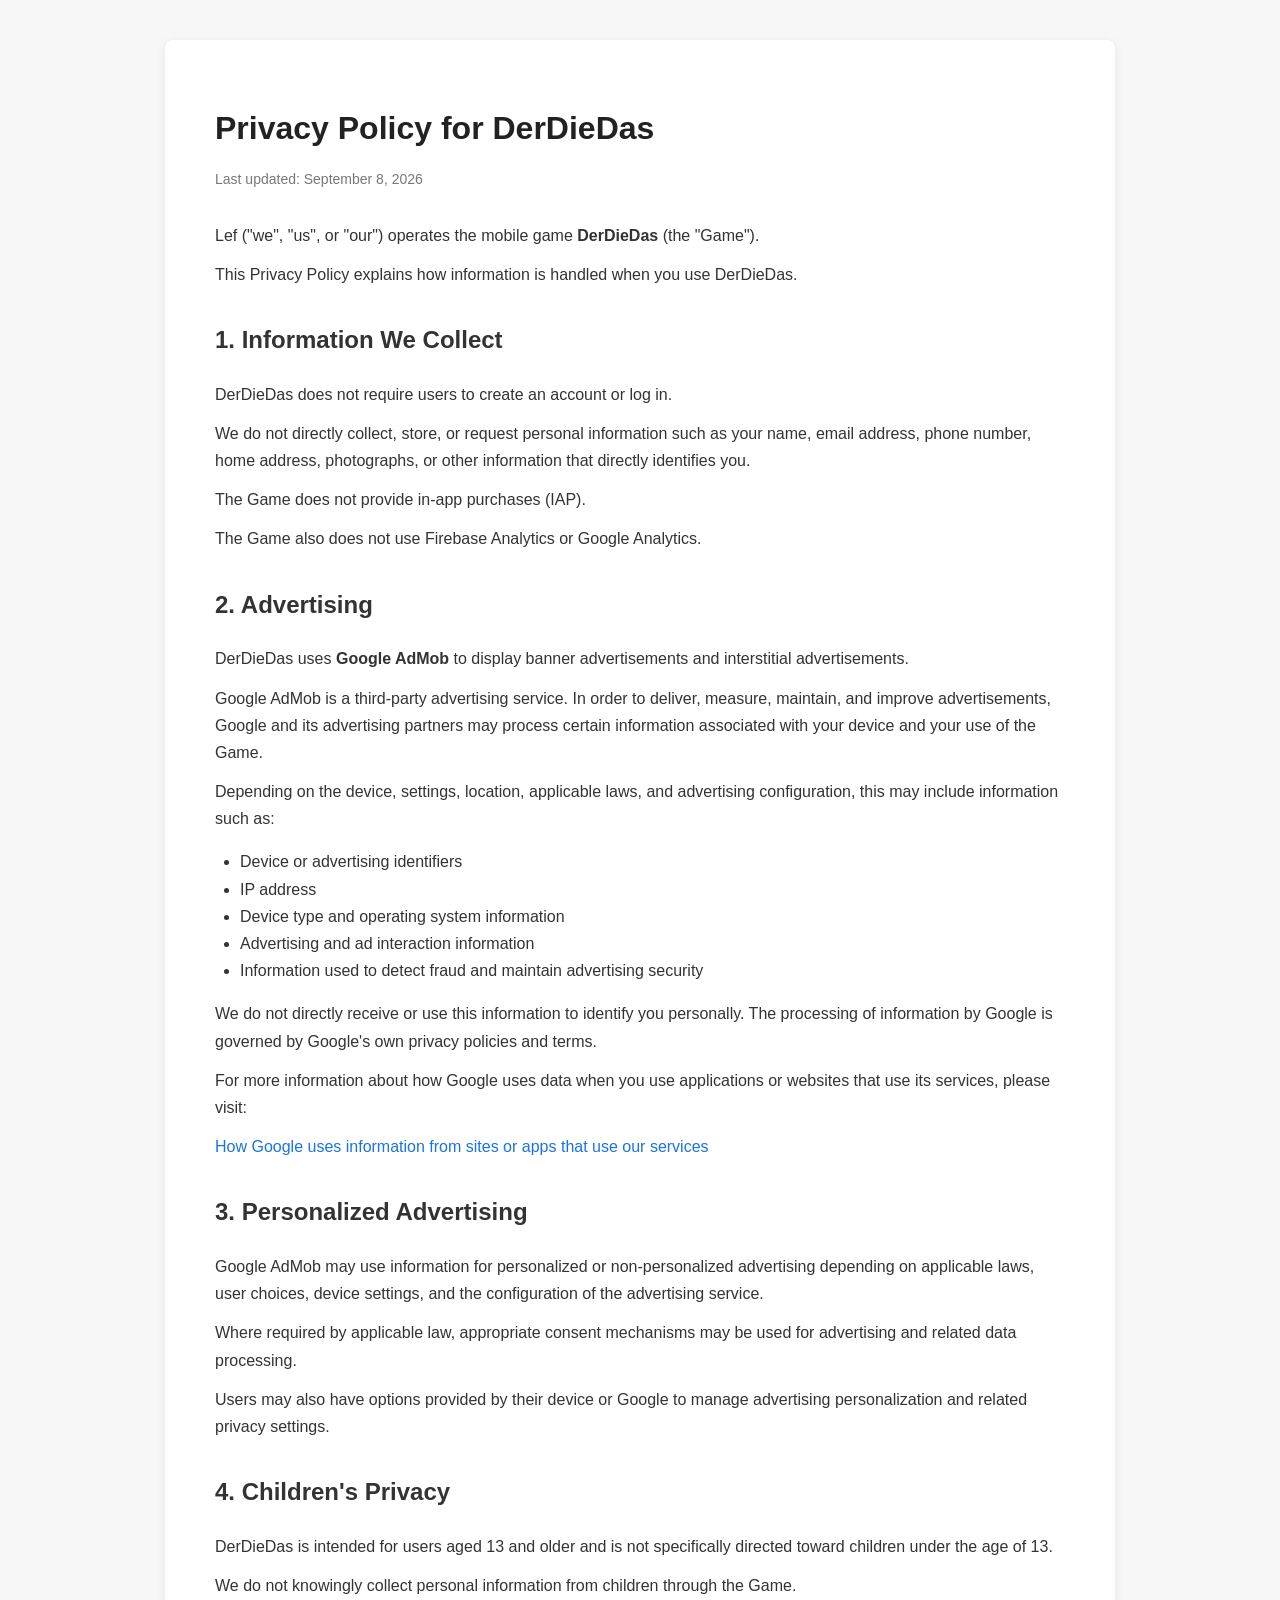
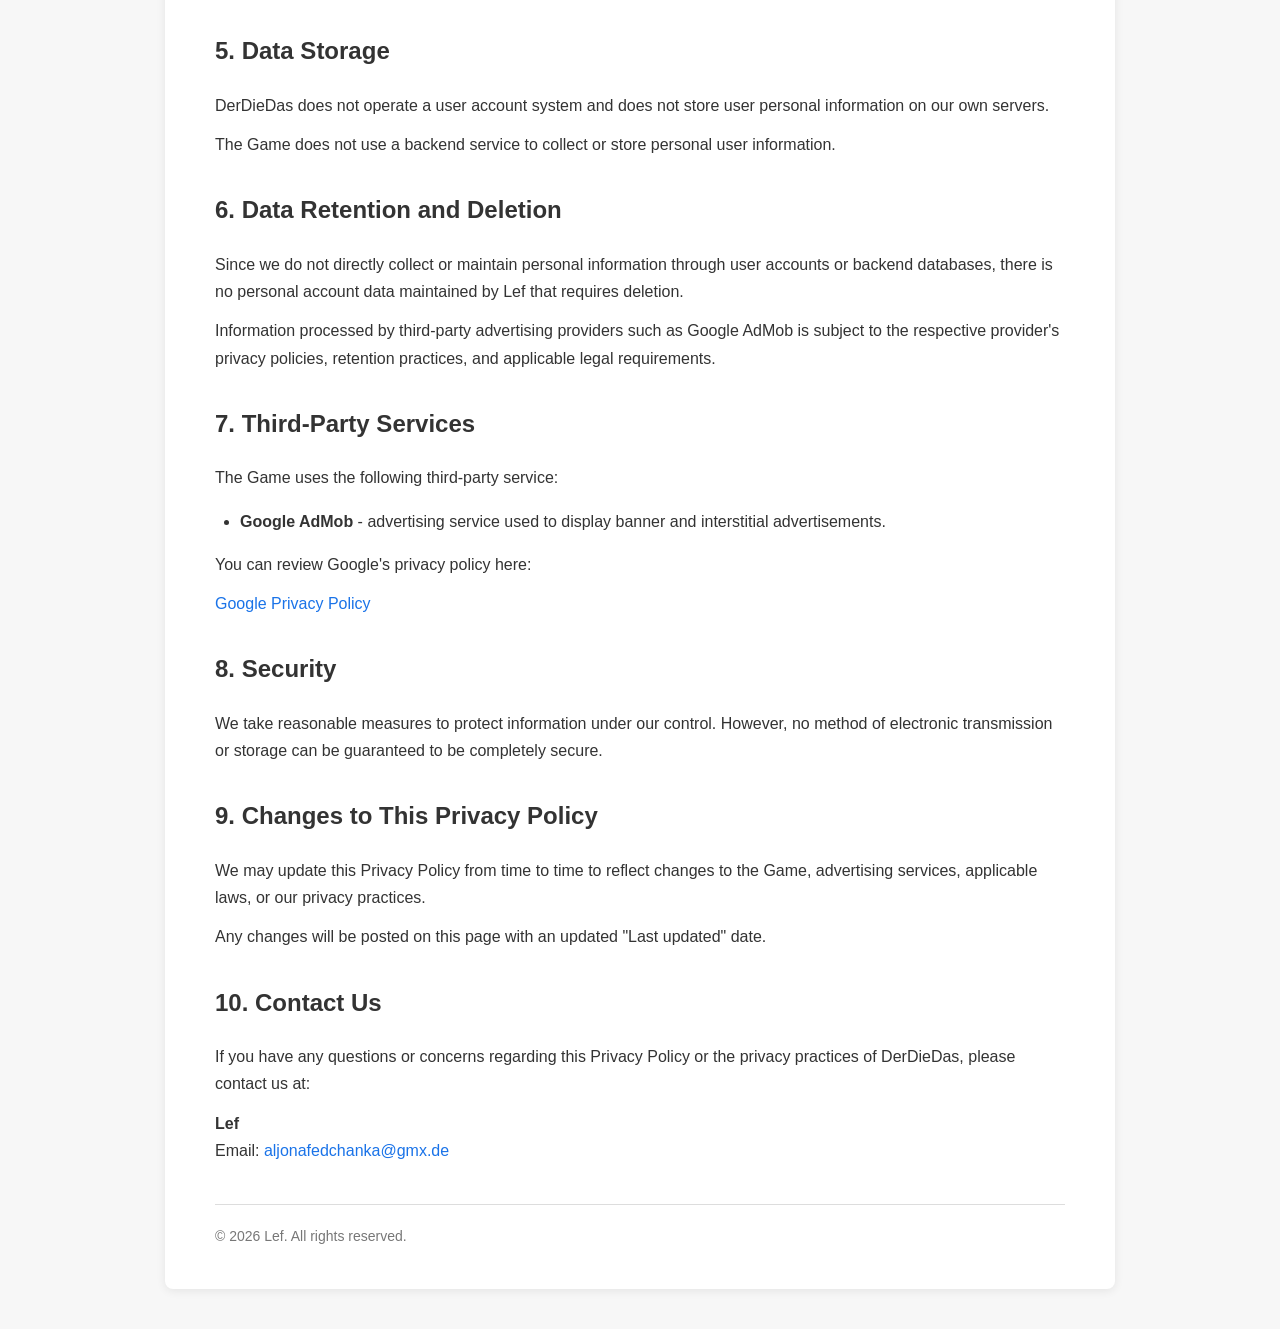
==== privacy-policy.html @ 5bd8b170 "Add files via upload" ====
<!DOCTYPE html>
<html lang="en">
<head>
    <meta charset="UTF-8">
    <meta name="viewport" content="width=device-width, initial-scale=1.0">

    <title>Privacy Policy - DerDieDas</title>

    <style>
        body {
            font-family: Arial, Helvetica, sans-serif;
            line-height: 1.7;
            color: #333;
            background-color: #f7f7f7;
            margin: 0;
            padding: 0;
        }

        .container {
            max-width: 850px;
            margin: 40px auto;
            background: #ffffff;
            padding: 40px 50px;
            box-shadow: 0 2px 10px rgba(0, 0, 0, 0.08);
            border-radius: 8px;
        }

        h1 {
            color: #222;
            margin-bottom: 10px;
        }

        h2 {
            color: #333;
            margin-top: 32px;
        }

        p {
            margin: 12px 0;
        }

        ul {
            padding-left: 25px;
        }

        .updated {
            color: #777;
            font-size: 14px;
            margin-bottom: 30px;
        }

        a {
            color: #1a73e8;
            text-decoration: none;
        }

        a:hover {
            text-decoration: underline;
        }

        .footer {
            margin-top: 40px;
            padding-top: 20px;
            border-top: 1px solid #ddd;
            color: #777;
            font-size: 14px;
        }

        @media (max-width: 600px) {
            .container {
                margin: 15px;
                padding: 25px 20px;
            }
        }
    </style>
</head>

<body>

<div class="container">

    <h1>Privacy Policy for DerDieDas</h1>

    <p class="updated">
        Last updated: September 8, 2026
    </p>

    <p>
        Lef ("we", "us", or "our") operates the mobile game
        <strong>DerDieDas</strong> (the "Game").
    </p>

    <p>
        This Privacy Policy explains how information is handled when you
        use DerDieDas.
    </p>

    <h2>1. Information We Collect</h2>

    <p>
        DerDieDas does not require users to create an account or log in.
    </p>

    <p>
        We do not directly collect, store, or request personal information
        such as your name, email address, phone number, home address,
        photographs, or other information that directly identifies you.
    </p>

    <p>
        The Game does not provide in-app purchases (IAP).
    </p>

    <p>
        The Game also does not use Firebase Analytics or Google Analytics.
    </p>

    <h2>2. Advertising</h2>

    <p>
        DerDieDas uses <strong>Google AdMob</strong> to display banner
        advertisements and interstitial advertisements.
    </p>

    <p>
        Google AdMob is a third-party advertising service. In order to
        deliver, measure, maintain, and improve advertisements, Google and
        its advertising partners may process certain information associated
        with your device and your use of the Game.
    </p>

    <p>
        Depending on the device, settings, location, applicable laws, and
        advertising configuration, this may include information such as:
    </p>

    <ul>
        <li>Device or advertising identifiers</li>
        <li>IP address</li>
        <li>Device type and operating system information</li>
        <li>Advertising and ad interaction information</li>
        <li>Information used to detect fraud and maintain advertising security</li>
    </ul>

    <p>
        We do not directly receive or use this information to identify you
        personally. The processing of information by Google is governed by
        Google's own privacy policies and terms.
    </p>

    <p>
        For more information about how Google uses data when you use
        applications or websites that use its services, please visit:
    </p>

    <p>
        <a href="https://policies.google.com/technologies/partner-sites"
           target="_blank"
           rel="noopener noreferrer">
            How Google uses information from sites or apps that use our services
        </a>
    </p>

    <h2>3. Personalized Advertising</h2>

    <p>
        Google AdMob may use information for personalized or non-personalized
        advertising depending on applicable laws, user choices, device
        settings, and the configuration of the advertising service.
    </p>

    <p>
        Where required by applicable law, appropriate consent mechanisms
        may be used for advertising and related data processing.
    </p>

    <p>
        Users may also have options provided by their device or Google to
        manage advertising personalization and related privacy settings.
    </p>

    <h2>4. Children's Privacy</h2>

    <p>
        DerDieDas is intended for users aged 13 and older and is not
        specifically directed toward children under the age of 13.
    </p>

    <p>
        We do not knowingly collect personal information from children
        through the Game.
    </p>

    <h2>5. Data Storage</h2>

    <p>
        DerDieDas does not operate a user account system and does not store
        user personal information on our own servers.
    </p>

    <p>
        The Game does not use a backend service to collect or store personal
        user information.
    </p>

    <h2>6. Data Retention and Deletion</h2>

    <p>
        Since we do not directly collect or maintain personal information
        through user accounts or backend databases, there is no personal
        account data maintained by Lef that requires deletion.
    </p>

    <p>
        Information processed by third-party advertising providers such as
        Google AdMob is subject to the respective provider's privacy
        policies, retention practices, and applicable legal requirements.
    </p>

    <h2>7. Third-Party Services</h2>

    <p>
        The Game uses the following third-party service:
    </p>

    <ul>
        <li>
            <strong>Google AdMob</strong> - advertising service used to
            display banner and interstitial advertisements.
        </li>
    </ul>

    <p>
        You can review Google's privacy policy here:
    </p>

    <p>
        <a href="https://policies.google.com/privacy"
           target="_blank"
           rel="noopener noreferrer">
            Google Privacy Policy
        </a>
    </p>

    <h2>8. Security</h2>

    <p>
        We take reasonable measures to protect information under our
        control. However, no method of electronic transmission or storage
        can be guaranteed to be completely secure.
    </p>

    <h2>9. Changes to This Privacy Policy</h2>

    <p>
        We may update this Privacy Policy from time to time to reflect
        changes to the Game, advertising services, applicable laws, or our
        privacy practices.
    </p>

    <p>
        Any changes will be posted on this page with an updated
        "Last updated" date.
    </p>

    <h2>10. Contact Us</h2>

    <p>
        If you have any questions or concerns regarding this Privacy Policy
        or the privacy practices of DerDieDas, please contact us at:
    </p>

    <p>
        <strong>Lef</strong><br>
        Email:
        <a href="mailto:aljonafedchanka@gmx.de">
            aljonafedchanka@gmx.de
        </a>
    </p>

    <div class="footer">
        &copy; 2026 Lef. All rights reserved.
    </div>

</div>

</body>
</html>
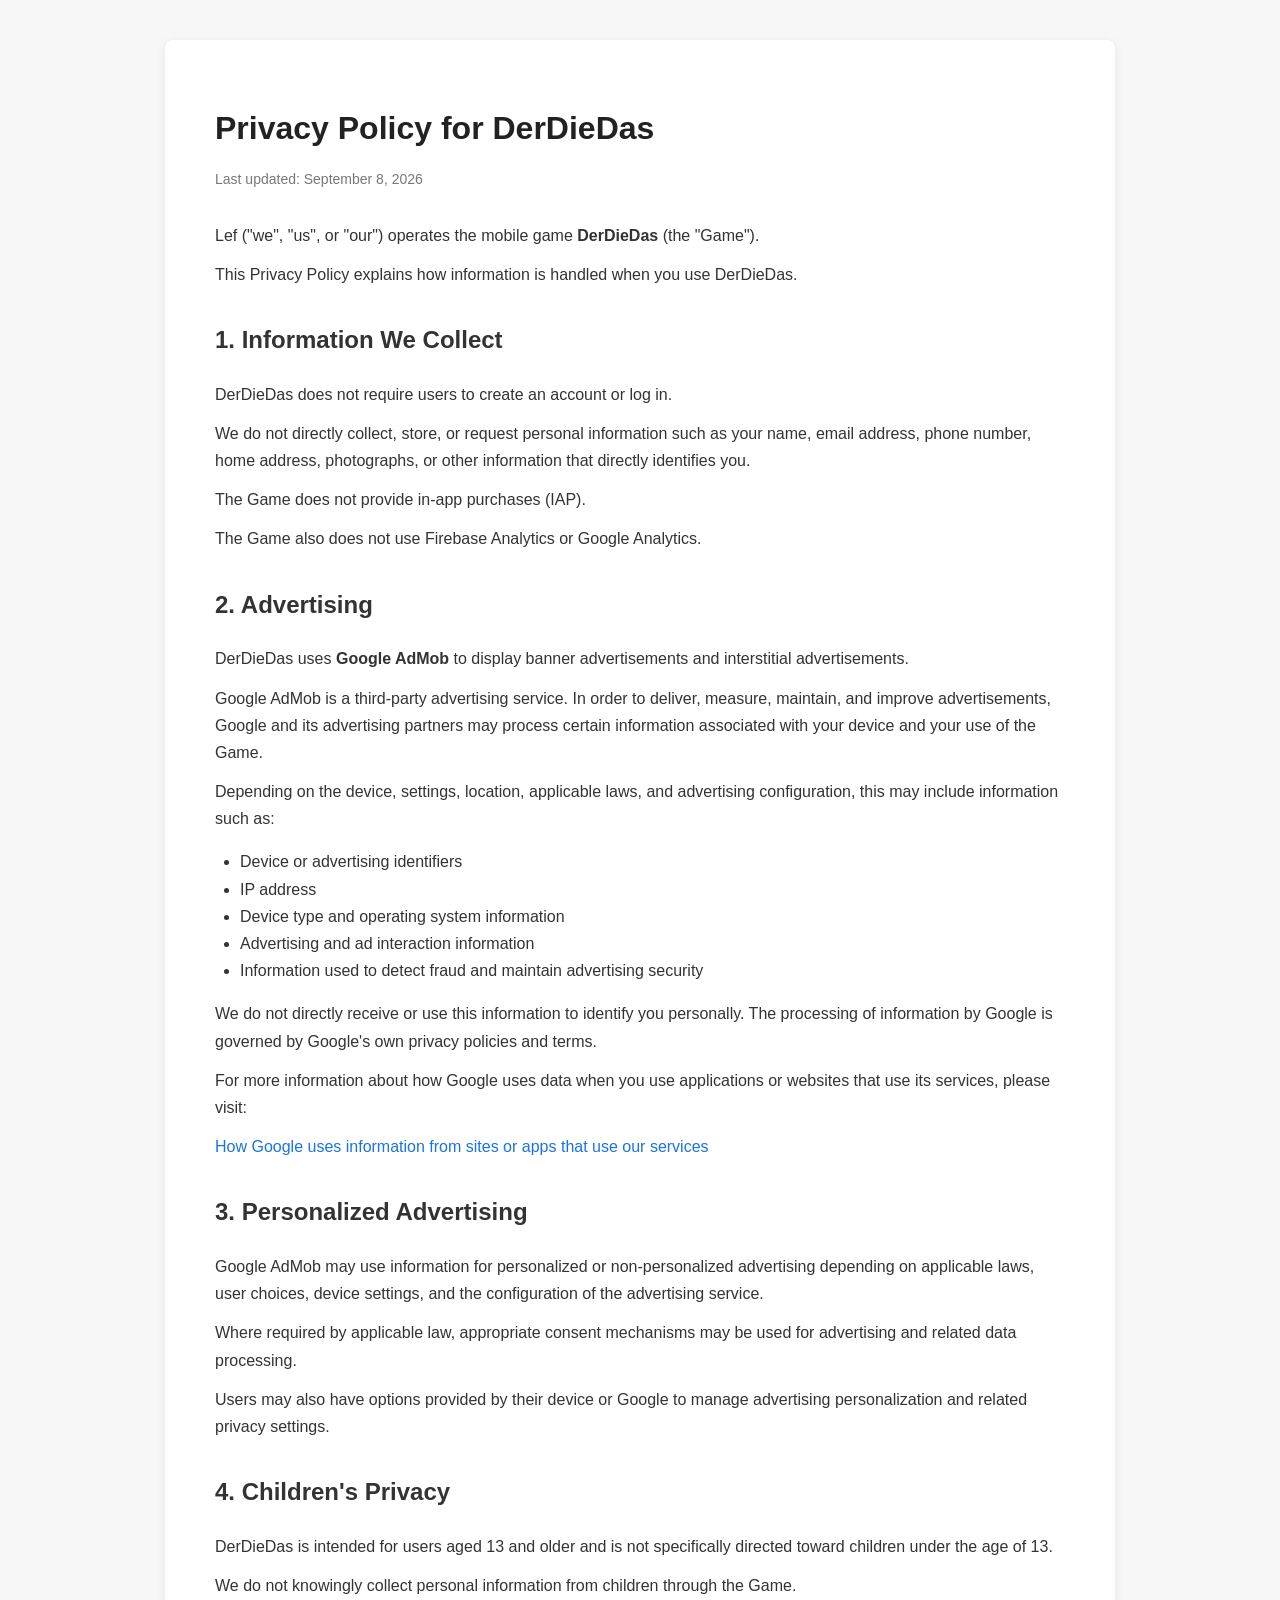
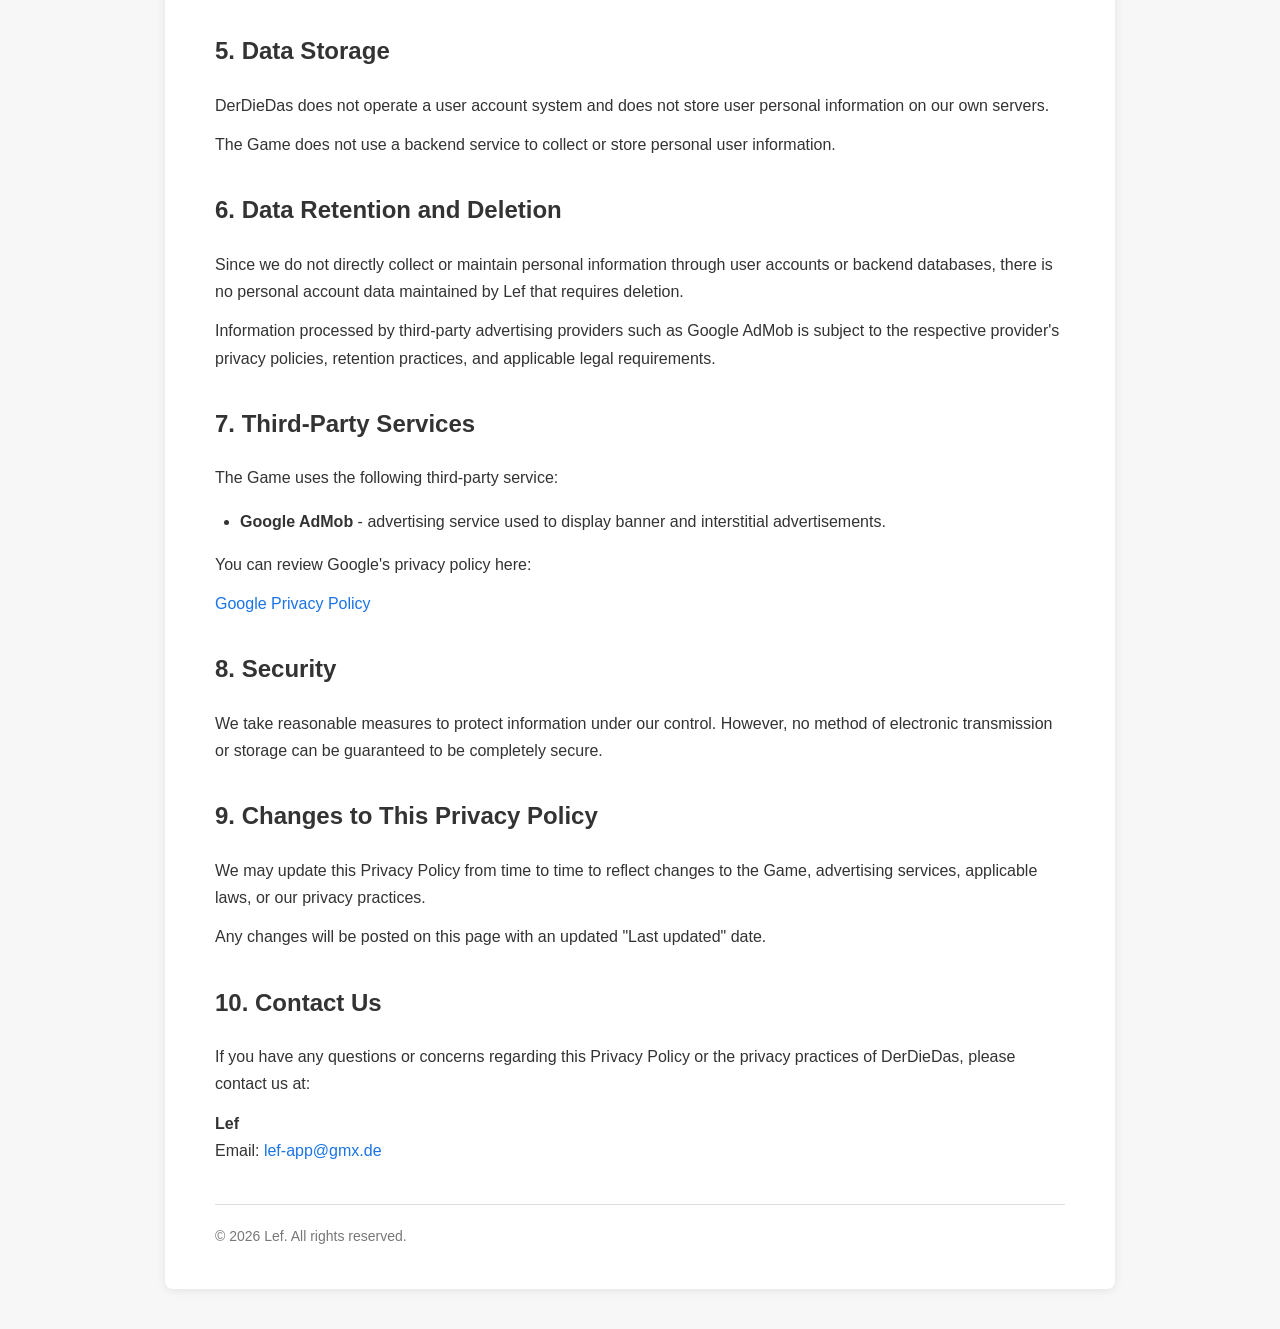
==== commit 3e1eb0a6: "Update privacy-policy.html" ====
--- a/privacy-policy.html
+++ b/privacy-policy.html
@@ -273,8 +273,8 @@
     <p>
         <strong>Lef</strong><br>
         Email:
-        <a href="mailto:aljonafedchanka@gmx.de">
-            aljonafedchanka@gmx.de
+        <a href="mailto:lef-app@gmx.de">
+            lef-app@gmx.de
         </a>
     </p>
 
@@ -285,4 +285,4 @@
 </div>
 
 </body>
-</html>+</html>
